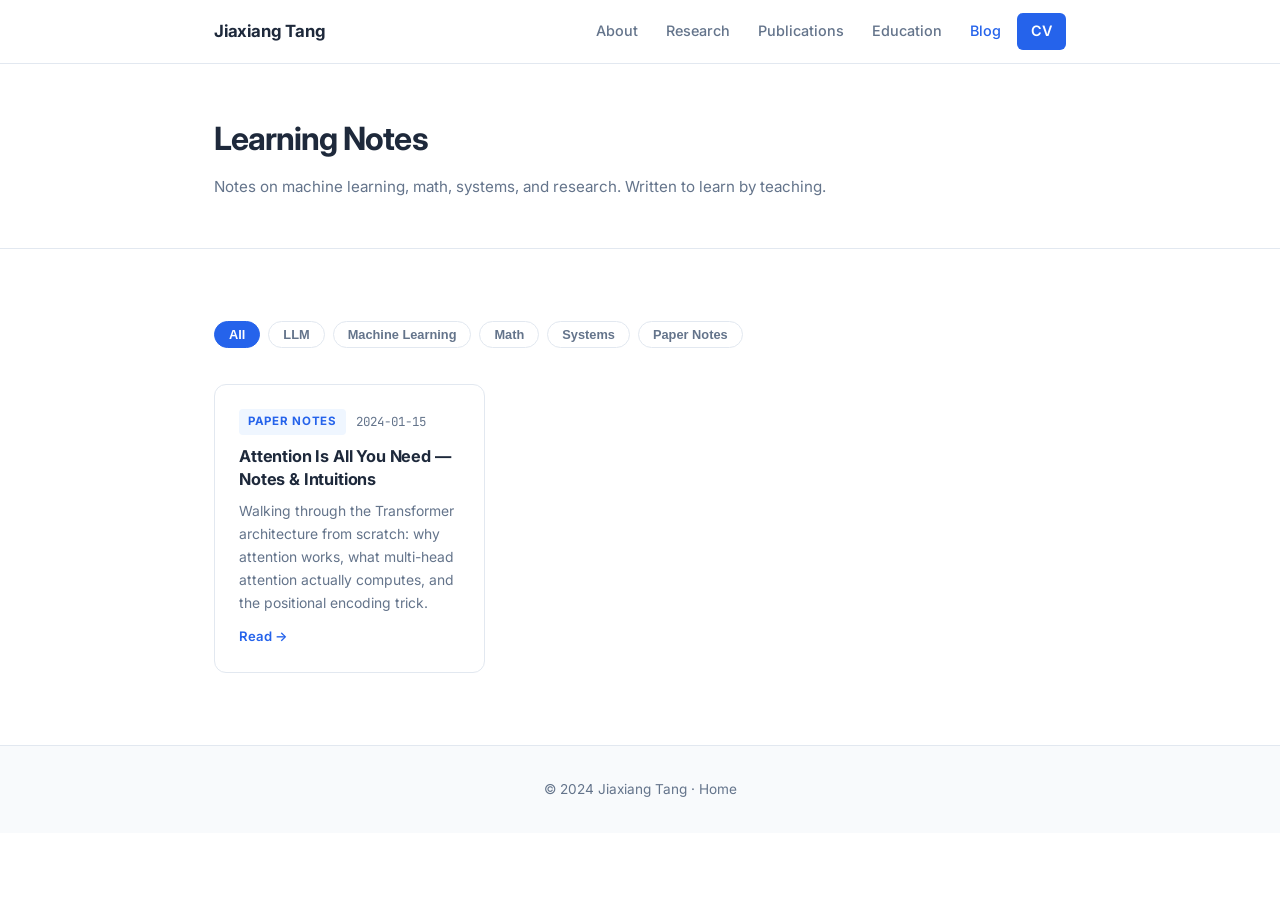
==== blog/index.html @ 27cda193 "web" ====
<!DOCTYPE html>
<html lang="en">
<head>
  <meta charset="UTF-8" />
  <meta name="viewport" content="width=device-width, initial-scale=1.0" />
  <title>Blog · Jiaxiang Tang</title>
  <link rel="shortcut icon" href="../favicon.ico" />
  <link rel="preconnect" href="https://fonts.googleapis.com" />
  <link rel="preconnect" href="https://fonts.gstatic.com" crossorigin />
  <link href="https://fonts.googleapis.com/css2?family=Inter:wght@300;400;500;600;700&family=JetBrains+Mono:wght@400;500&display=swap" rel="stylesheet" />
  <link rel="stylesheet" href="../style.css" />
  <style>
    /* Blog-specific styles */
    .blog-hero {
      padding: calc(var(--nav-height) + 48px) 0 48px;
      border-bottom: 1px solid var(--color-border);
    }
    .blog-hero h1 {
      font-size: 2rem;
      font-weight: 700;
      letter-spacing: -0.03em;
      margin-bottom: 8px;
    }
    .blog-hero p {
      color: var(--color-text-muted);
      font-size: 0.95rem;
    }

    /* Filter tags */
    .filter-row {
      display: flex;
      gap: 8px;
      flex-wrap: wrap;
      margin-bottom: 36px;
    }
    .filter-tag {
      font-size: 0.8rem;
      font-weight: 600;
      padding: 5px 14px;
      border-radius: 20px;
      border: 1px solid var(--color-border);
      color: var(--color-text-muted);
      cursor: pointer;
      transition: background 0.15s, color 0.15s, border-color 0.15s;
      background: var(--color-bg);
    }
    .filter-tag.active,
    .filter-tag:hover {
      background: var(--color-primary);
      color: #fff;
      border-color: var(--color-primary);
    }

    /* Card grid */
    .card-grid {
      display: grid;
      grid-template-columns: repeat(auto-fill, minmax(260px, 1fr));
      gap: 20px;
    }

    .post-card {
      background: var(--color-bg);
      border: 1px solid var(--color-border);
      border-radius: var(--radius);
      padding: 24px;
      transition: box-shadow 0.2s, transform 0.2s;
      display: flex;
      flex-direction: column;
      gap: 10px;
      text-decoration: none;
      color: inherit;
    }
    .post-card:hover {
      box-shadow: var(--shadow-md);
      transform: translateY(-3px);
      border-color: transparent;
    }

    .card-meta {
      display: flex;
      align-items: center;
      gap: 10px;
    }
    .card-category {
      font-size: 0.72rem;
      font-weight: 700;
      text-transform: uppercase;
      letter-spacing: 0.06em;
      padding: 3px 9px;
      border-radius: 4px;
      background: #eff6ff;
      color: var(--color-primary);
    }
    .card-date {
      font-size: 0.78rem;
      color: var(--color-text-muted);
      font-family: var(--font-mono);
    }

    .card-title {
      font-size: 1.02rem;
      font-weight: 700;
      color: var(--color-text);
      line-height: 1.4;
      letter-spacing: -0.01em;
    }

    .card-excerpt {
      font-size: 0.87rem;
      color: var(--color-text-muted);
      line-height: 1.65;
      flex: 1;
    }

    .card-read-more {
      font-size: 0.82rem;
      font-weight: 600;
      color: var(--color-primary);
      display: flex;
      align-items: center;
      gap: 4px;
    }

    .empty-state {
      grid-column: 1/-1;
      text-align: center;
      padding: 64px 24px;
      color: var(--color-text-muted);
    }
    .empty-state h3 { font-size: 1.1rem; margin-bottom: 8px; color: var(--color-text); }
    .empty-state p { font-size: 0.9rem; }

    @media (max-width: 500px) {
      .card-grid { grid-template-columns: 1fr; }
    }
  </style>
</head>
<body>

  <!-- Navigation -->
  <nav class="navbar">
    <div class="nav-inner">
      <a class="nav-brand" href="../index.html">Jiaxiang Tang</a>
      <div class="nav-links">
        <a href="../index.html#about">About</a>
        <a href="../index.html#research">Research</a>
        <a href="../index.html#publications">Publications</a>
        <a href="../index.html#education">Education</a>
        <a href="index.html" style="color: var(--color-primary);">Blog</a>
        <a href="../cv/cv.pdf" target="_blank" class="btn-cv">CV</a>
      </div>
    </div>
  </nav>

  <main>
    <div class="blog-hero">
      <div class="container">
        <h1>Learning Notes</h1>
        <p>Notes on machine learning, math, systems, and research. Written to learn by teaching.</p>
      </div>
    </div>

    <section class="section">
      <div class="container">

        <!-- Filter tags -->
        <div class="filter-row" id="filterRow">
          <button class="filter-tag active" data-tag="all">All</button>
          <button class="filter-tag" data-tag="llm">LLM</button>
          <button class="filter-tag" data-tag="ml">Machine Learning</button>
          <button class="filter-tag" data-tag="math">Math</button>
          <button class="filter-tag" data-tag="systems">Systems</button>
          <button class="filter-tag" data-tag="paper-notes">Paper Notes</button>
        </div>

        <!-- Card grid -->
        <div class="card-grid" id="cardGrid">

          <a class="post-card" href="posts/attention-is-all-you-need.html" data-tags="llm paper-notes">
            <div class="card-meta">
              <span class="card-category">Paper Notes</span>
              <span class="card-date">2024-01-15</span>
            </div>
            <div class="card-title">Attention Is All You Need — Notes & Intuitions</div>
            <div class="card-excerpt">Walking through the Transformer architecture from scratch: why attention works, what multi-head attention actually computes, and the positional encoding trick.</div>
            <div class="card-read-more">Read →</div>
          </a>

          <!-- More posts will appear here as you add them -->

        </div>
      </div>
    </section>
  </main>

  <footer class="footer">
    <div class="container">
      <p>© 2024 Jiaxiang Tang · <a href="../index.html">Home</a></p>
    </div>
  </footer>

  <script>
    // Simple tag filter
    const filterRow = document.getElementById('filterRow');
    const cards = document.querySelectorAll('.post-card');

    filterRow.addEventListener('click', (e) => {
      const btn = e.target.closest('.filter-tag');
      if (!btn) return;

      filterRow.querySelectorAll('.filter-tag').forEach(b => b.classList.remove('active'));
      btn.classList.add('active');

      const tag = btn.dataset.tag;
      cards.forEach(card => {
        const tags = card.dataset.tags || '';
        card.style.display = (tag === 'all' || tags.includes(tag)) ? '' : 'none';
      });
    });
  </script>

</body>
</html>
---- style.css ----
/* ========================================
   Jiaxiang Tang — Personal Website Styles
   ======================================== */

:root {
  --color-primary: #2563eb;
  --color-primary-dark: #1d4ed8;
  --color-accent: #0ea5e9;
  --color-text: #1e293b;
  --color-text-muted: #64748b;
  --color-bg: #ffffff;
  --color-bg-alt: #f8fafc;
  --color-border: #e2e8f0;
  --color-nav-bg: rgba(255, 255, 255, 0.92);
  --font-sans: 'Inter', -apple-system, BlinkMacSystemFont, sans-serif;
  --font-mono: 'JetBrains Mono', monospace;
  --shadow-sm: 0 1px 3px rgba(0,0,0,0.08);
  --shadow-md: 0 4px 16px rgba(0,0,0,0.10);
  --shadow-lg: 0 8px 32px rgba(0,0,0,0.12);
  --radius: 12px;
  --radius-sm: 8px;
  --nav-height: 64px;
  --max-width: 900px;
}

*, *::before, *::after { box-sizing: border-box; margin: 0; padding: 0; }

html { scroll-behavior: smooth; scroll-padding-top: calc(var(--nav-height) + 16px); }

body {
  font-family: var(--font-sans);
  color: var(--color-text);
  background: var(--color-bg);
  line-height: 1.7;
  font-size: 16px;
  -webkit-font-smoothing: antialiased;
}

a { color: var(--color-primary); text-decoration: none; transition: color 0.2s; }
a:hover { color: var(--color-primary-dark); }

img { max-width: 100%; display: block; }

/* ---- Layout ---- */

.container {
  max-width: var(--max-width);
  margin: 0 auto;
  padding: 0 24px;
}

/* ---- Navbar ---- */

.navbar {
  position: fixed;
  top: 0; left: 0; right: 0;
  height: var(--nav-height);
  background: var(--color-nav-bg);
  backdrop-filter: blur(12px);
  -webkit-backdrop-filter: blur(12px);
  border-bottom: 1px solid var(--color-border);
  z-index: 100;
}

.nav-inner {
  max-width: var(--max-width);
  margin: 0 auto;
  padding: 0 24px;
  height: 100%;
  display: flex;
  align-items: center;
  justify-content: space-between;
  gap: 24px;
}

.nav-brand {
  font-weight: 700;
  font-size: 1.05rem;
  color: var(--color-text);
  letter-spacing: -0.01em;
  white-space: nowrap;
}
.nav-brand:hover { color: var(--color-primary); }

.nav-links {
  display: flex;
  align-items: center;
  gap: 4px;
  flex-wrap: wrap;
}

.nav-links a {
  color: var(--color-text-muted);
  font-size: 0.9rem;
  font-weight: 500;
  padding: 6px 12px;
  border-radius: 6px;
  transition: background 0.15s, color 0.15s;
}
.nav-links a:hover { color: var(--color-primary); background: #eff6ff; }

.btn-cv {
  background: var(--color-primary) !important;
  color: #fff !important;
  border-radius: 6px;
  padding: 6px 14px !important;
  font-weight: 600 !important;
}
.btn-cv:hover { background: var(--color-primary-dark) !important; }

/* ---- Hero ---- */

.hero {
  padding: calc(var(--nav-height) + 64px) 0 64px;
}

.hero-inner {
  display: flex;
  gap: 48px;
  align-items: flex-start;
}

.hero-photo {
  flex-shrink: 0;
}

.hero-photo img {
  width: 160px;
  height: 196px;
  object-fit: cover;
  border-radius: var(--radius);
  box-shadow: var(--shadow-md);
}

.hero-text { flex: 1; }

.hero-text h1 {
  font-size: 2rem;
  font-weight: 700;
  letter-spacing: -0.03em;
  line-height: 1.15;
  margin-bottom: 4px;
  color: var(--color-text);
}

.chinese {
  color: var(--color-text-muted);
  font-weight: 400;
  font-size: 0.85em;
}

.hero-title {
  font-size: 1rem;
  font-weight: 600;
  color: var(--color-primary);
  margin-bottom: 2px;
}

.hero-affil {
  font-size: 0.92rem;
  color: var(--color-text-muted);
  margin-bottom: 16px;
}

.hero-bio {
  font-size: 0.95rem;
  color: var(--color-text);
  line-height: 1.75;
  margin-bottom: 20px;
}

.hero-links {
  display: flex;
  gap: 10px;
  flex-wrap: wrap;
}

.link-badge {
  display: inline-flex;
  align-items: center;
  gap: 6px;
  background: var(--color-bg-alt);
  border: 1px solid var(--color-border);
  color: var(--color-text) !important;
  font-size: 0.85rem;
  font-weight: 500;
  padding: 7px 14px;
  border-radius: 8px;
  transition: border-color 0.2s, box-shadow 0.2s, background 0.2s;
}
.link-badge:hover {
  border-color: var(--color-primary);
  background: #eff6ff;
  color: var(--color-primary) !important;
  box-shadow: var(--shadow-sm);
}

/* ---- Sections ---- */

.section {
  padding: 72px 0;
}

.section-alt {
  background: var(--color-bg-alt);
}

.section-title {
  font-size: 1.4rem;
  font-weight: 700;
  letter-spacing: -0.02em;
  margin-bottom: 6px;
  padding-bottom: 12px;
  border-bottom: 2px solid var(--color-border);
  margin-bottom: 32px;
  color: var(--color-text);
}

.subsection-title {
  font-size: 1.05rem;
  font-weight: 600;
  color: var(--color-text);
  margin-top: 40px;
  margin-bottom: 16px;
}

.section-note {
  font-size: 0.88rem;
  color: var(--color-text-muted);
  margin-bottom: 24px;
  margin-top: -16px;
}

/* ---- Research Interest Cards ---- */

.interest-grid {
  display: grid;
  grid-template-columns: repeat(auto-fill, minmax(200px, 1fr));
  gap: 16px;
}

.interest-card {
  background: var(--color-bg);
  border: 1px solid var(--color-border);
  border-radius: var(--radius);
  padding: 24px 20px;
  transition: box-shadow 0.2s, transform 0.2s;
}

.interest-card:hover {
  box-shadow: var(--shadow-md);
  transform: translateY(-2px);
}

.interest-icon {
  font-size: 1.8rem;
  margin-bottom: 12px;
}

.interest-card h3 {
  font-size: 0.95rem;
  font-weight: 600;
  margin-bottom: 8px;
  color: var(--color-text);
}

.interest-card p {
  font-size: 0.85rem;
  color: var(--color-text-muted);
  line-height: 1.6;
}

/* ---- Current Work ---- */

.work-list {
  list-style: none;
  display: flex;
  flex-direction: column;
  gap: 10px;
}

.work-list li {
  padding-left: 20px;
  position: relative;
  font-size: 0.95rem;
  color: var(--color-text);
}

.work-list li::before {
  content: "→";
  position: absolute;
  left: 0;
  color: var(--color-primary);
  font-weight: 600;
}

/* ---- Publications ---- */

.pub-list {
  display: flex;
  flex-direction: column;
  gap: 20px;
}

.pub-item {
  background: var(--color-bg);
  border: 1px solid var(--color-border);
  border-left: 4px solid var(--color-primary);
  border-radius: 0 var(--radius-sm) var(--radius-sm) 0;
  padding: 18px 20px;
  transition: box-shadow 0.2s;
}
.pub-item:hover { box-shadow: var(--shadow-sm); }

.pub-venue {
  font-size: 0.78rem;
  font-weight: 700;
  text-transform: uppercase;
  letter-spacing: 0.06em;
  color: var(--color-primary);
  margin-bottom: 6px;
}

.pub-title {
  font-size: 0.95rem;
  font-weight: 600;
  color: var(--color-text);
  margin-bottom: 4px;
  line-height: 1.5;
}

.pub-authors {
  font-size: 0.85rem;
  color: var(--color-text-muted);
  margin-bottom: 4px;
}

.pub-links {
  display: flex;
  gap: 10px;
  margin-top: 10px;
}

.pub-link {
  font-size: 0.8rem;
  font-weight: 500;
  color: var(--color-primary);
  background: #eff6ff;
  padding: 3px 10px;
  border-radius: 4px;
  transition: background 0.15s;
}
.pub-link:hover { background: #dbeafe; }

/* ---- Education Timeline ---- */

.timeline {
  display: flex;
  flex-direction: column;
  gap: 0;
  border-left: 2px solid var(--color-border);
  margin-left: 8px;
  padding-left: 0;
}

.timeline-item {
  display: flex;
  gap: 20px;
  position: relative;
  padding-bottom: 32px;
}

.timeline-item:last-child { padding-bottom: 0; }

.timeline-dot {
  flex-shrink: 0;
  width: 12px;
  height: 12px;
  background: var(--color-primary);
  border: 2px solid var(--color-bg);
  border-radius: 50%;
  margin-top: 4px;
  margin-left: -7px;
  box-shadow: 0 0 0 2px var(--color-primary);
}

.timeline-body { flex: 1; }

.timeline-period {
  font-size: 0.8rem;
  font-weight: 600;
  color: var(--color-primary);
  font-family: var(--font-mono);
  margin-bottom: 2px;
}

.timeline-degree {
  font-size: 0.98rem;
  font-weight: 600;
  color: var(--color-text);
}

.timeline-school {
  font-size: 0.88rem;
  color: var(--color-text-muted);
}

.award-list {
  list-style: none;
  display: flex;
  flex-direction: column;
  gap: 8px;
}

.award-list li {
  padding-left: 20px;
  position: relative;
  font-size: 0.92rem;
}

.award-list li::before {
  content: "🏆";
  position: absolute;
  left: 0;
  font-size: 0.85rem;
}

/* ---- Footer ---- */

.footer {
  background: var(--color-bg-alt);
  border-top: 1px solid var(--color-border);
  padding: 32px 0;
  text-align: center;
  font-size: 0.85rem;
  color: var(--color-text-muted);
}

.footer a { color: var(--color-text-muted); }
.footer a:hover { color: var(--color-primary); }

/* ---- Responsive ---- */

@media (max-width: 640px) {
  .hero-inner { flex-direction: column; gap: 24px; }
  .hero-photo img { width: 120px; height: 147px; }
  .hero-text h1 { font-size: 1.5rem; }
  .interest-grid { grid-template-columns: 1fr 1fr; }
  .nav-links a { padding: 5px 8px; }
}

@media (max-width: 400px) {
  .interest-grid { grid-template-columns: 1fr; }
}
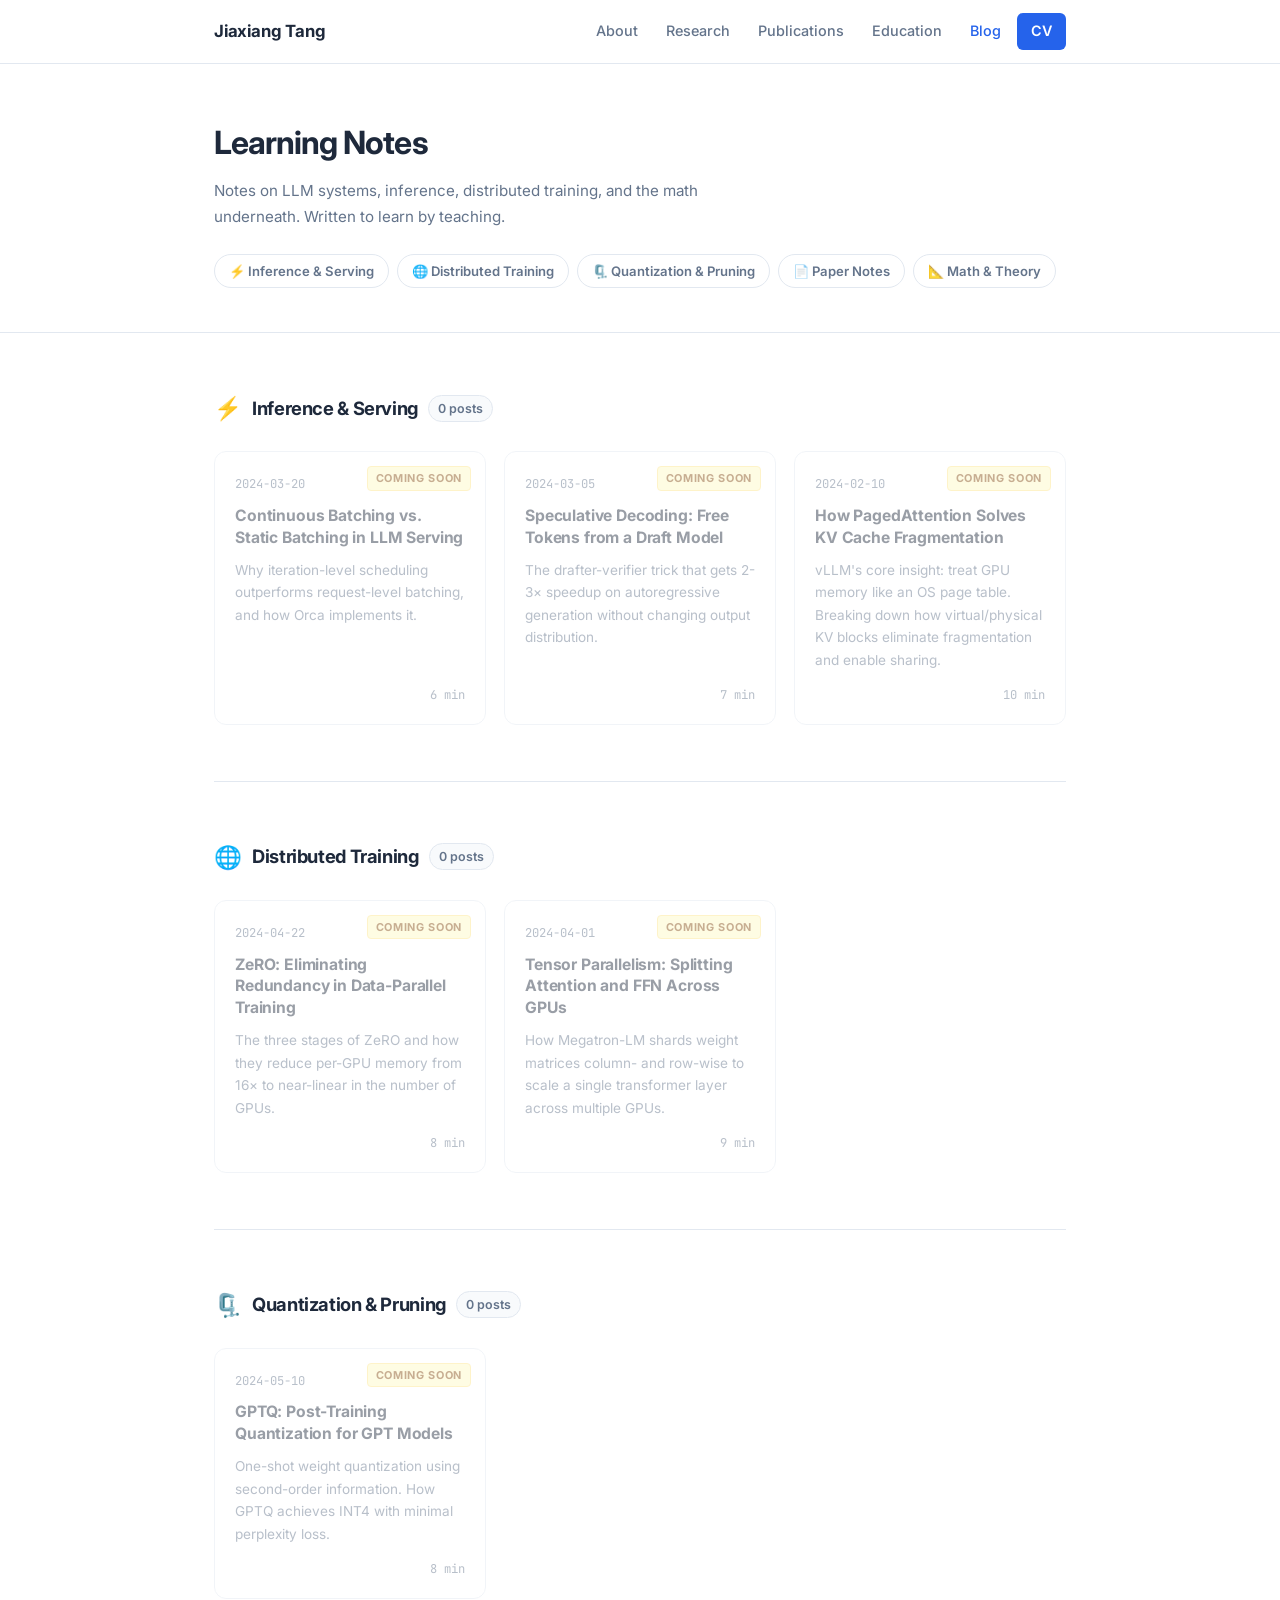
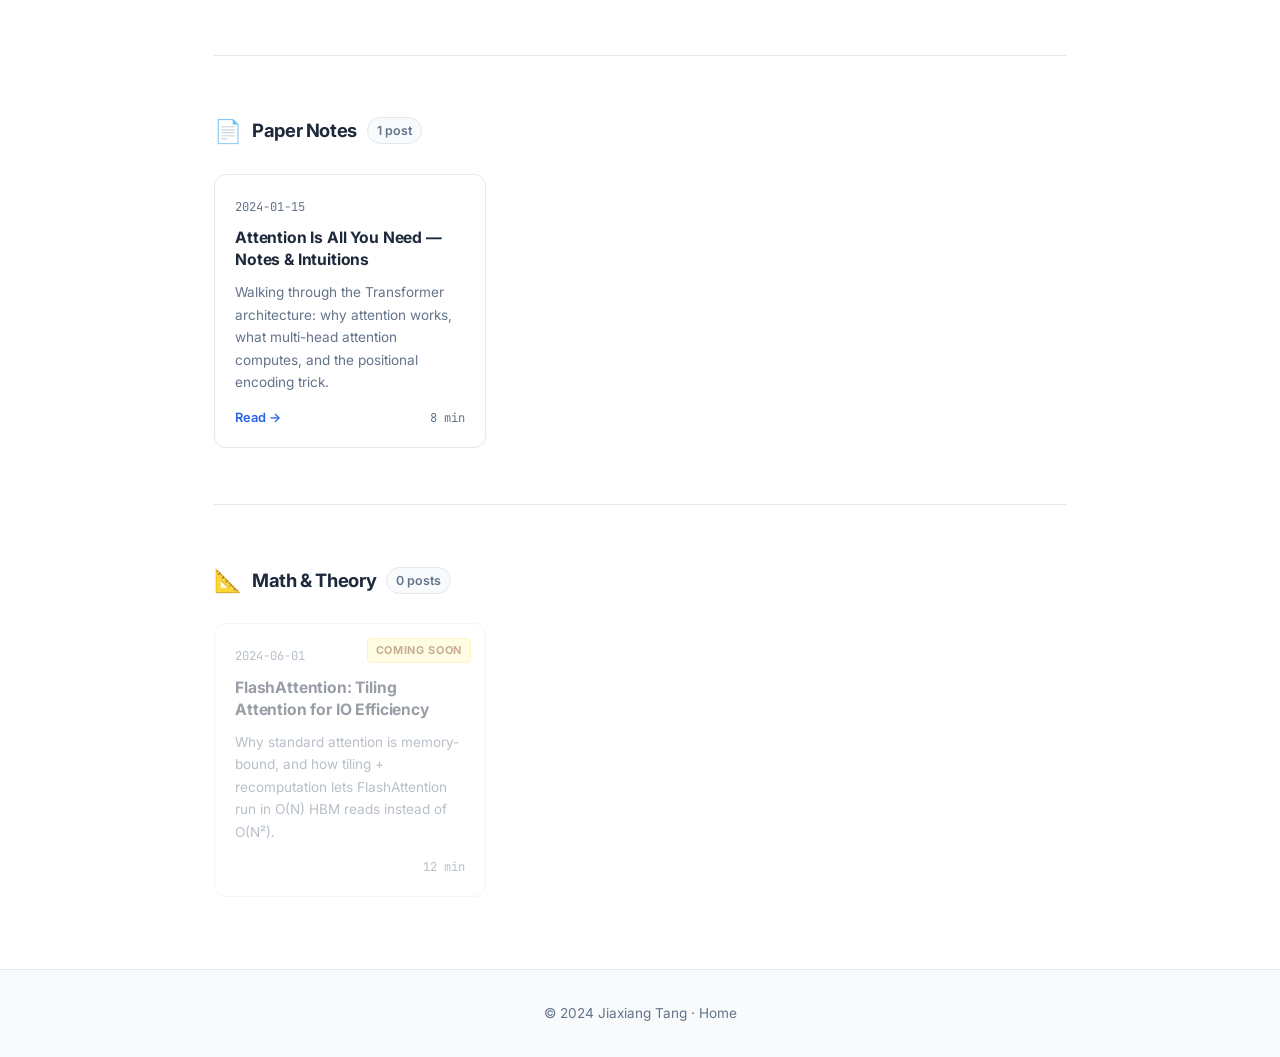
==== commit 3de64b43: "web" ====
--- a/blog/index.html
+++ b/blog/index.html
@@ -10,9 +10,9 @@
   <link href="https://fonts.googleapis.com/css2?family=Inter:wght@300;400;500;600;700&family=JetBrains+Mono:wght@400;500&display=swap" rel="stylesheet" />
   <link rel="stylesheet" href="../style.css" />
   <style>
-    /* Blog-specific styles */
+    /* ── Blog hero ── */
     .blog-hero {
-      padding: calc(var(--nav-height) + 48px) 0 48px;
+      padding: calc(var(--nav-height) + 52px) 0 44px;
       border-bottom: 1px solid var(--color-border);
     }
     .blog-hero h1 {
@@ -24,111 +24,144 @@
     .blog-hero p {
       color: var(--color-text-muted);
       font-size: 0.95rem;
-    }
-
-    /* Filter tags */
-    .filter-row {
+      max-width: 520px;
+    }
+
+    /* ── Category jump links ── */
+    .cat-nav {
       display: flex;
       gap: 8px;
       flex-wrap: wrap;
-      margin-bottom: 36px;
-    }
-    .filter-tag {
-      font-size: 0.8rem;
+      padding: 24px 0 0;
+    }
+    .cat-nav-link {
+      font-size: 0.82rem;
       font-weight: 600;
       padding: 5px 14px;
       border-radius: 20px;
       border: 1px solid var(--color-border);
       color: var(--color-text-muted);
-      cursor: pointer;
+      background: var(--color-bg);
       transition: background 0.15s, color 0.15s, border-color 0.15s;
-      background: var(--color-bg);
-    }
-    .filter-tag.active,
-    .filter-tag:hover {
+      text-decoration: none;
+    }
+    .cat-nav-link:hover {
       background: var(--color-primary);
       color: #fff;
       border-color: var(--color-primary);
     }
 
-    /* Card grid */
+    /* ── Category sections ── */
+    .cat-section {
+      padding: 56px 0 0;
+    }
+    .cat-header {
+      display: flex;
+      align-items: center;
+      gap: 10px;
+      margin-bottom: 24px;
+    }
+    .cat-icon { font-size: 1.4rem; }
+    .cat-title {
+      font-size: 1.15rem;
+      font-weight: 700;
+      letter-spacing: -0.02em;
+      color: var(--color-text);
+    }
+    .cat-count {
+      font-size: 0.78rem;
+      font-weight: 600;
+      color: var(--color-text-muted);
+      background: var(--color-bg-alt);
+      border: 1px solid var(--color-border);
+      padding: 2px 9px;
+      border-radius: 20px;
+    }
+
+    /* ── Card grid ── */
     .card-grid {
       display: grid;
-      grid-template-columns: repeat(auto-fill, minmax(260px, 1fr));
-      gap: 20px;
+      grid-template-columns: repeat(auto-fill, minmax(268px, 1fr));
+      gap: 18px;
     }
 
     .post-card {
       background: var(--color-bg);
       border: 1px solid var(--color-border);
       border-radius: var(--radius);
-      padding: 24px;
-      transition: box-shadow 0.2s, transform 0.2s;
+      padding: 22px 20px 18px;
+      transition: box-shadow 0.2s, transform 0.2s, border-color 0.2s;
       display: flex;
       flex-direction: column;
       gap: 10px;
       text-decoration: none;
       color: inherit;
+      position: relative;
     }
     .post-card:hover {
       box-shadow: var(--shadow-md);
       transform: translateY(-3px);
       border-color: transparent;
     }
-
-    .card-meta {
-      display: flex;
-      align-items: center;
-      gap: 10px;
-    }
-    .card-category {
-      font-size: 0.72rem;
-      font-weight: 700;
-      text-transform: uppercase;
-      letter-spacing: 0.06em;
-      padding: 3px 9px;
-      border-radius: 4px;
-      background: #eff6ff;
-      color: var(--color-primary);
-    }
+    .post-card.draft {
+      opacity: 0.45;
+      pointer-events: none;
+    }
+
     .card-date {
-      font-size: 0.78rem;
+      font-size: 0.76rem;
       color: var(--color-text-muted);
       font-family: var(--font-mono);
     }
-
     .card-title {
-      font-size: 1.02rem;
+      font-size: 0.98rem;
       font-weight: 700;
       color: var(--color-text);
       line-height: 1.4;
       letter-spacing: -0.01em;
     }
-
     .card-excerpt {
-      font-size: 0.87rem;
+      font-size: 0.85rem;
       color: var(--color-text-muted);
       line-height: 1.65;
       flex: 1;
     }
-
-    .card-read-more {
-      font-size: 0.82rem;
+    .card-footer {
+      display: flex;
+      justify-content: space-between;
+      align-items: center;
+      margin-top: 4px;
+    }
+    .card-read {
+      font-size: 0.8rem;
       font-weight: 600;
       color: var(--color-primary);
-      display: flex;
-      align-items: center;
-      gap: 4px;
-    }
-
-    .empty-state {
-      grid-column: 1/-1;
-      text-align: center;
-      padding: 64px 24px;
-      color: var(--color-text-muted);
-    }
-    .empty-state h3 { font-size: 1.1rem; margin-bottom: 8px; color: var(--color-text); }
-    .empty-state p { font-size: 0.9rem; }
+    }
+    .card-time {
+      font-size: 0.76rem;
+      color: var(--color-text-muted);
+      font-family: var(--font-mono);
+    }
+    .draft-badge {
+      position: absolute;
+      top: 14px;
+      right: 14px;
+      font-size: 0.68rem;
+      font-weight: 700;
+      text-transform: uppercase;
+      letter-spacing: 0.06em;
+      background: #fef9c3;
+      color: #854d0e;
+      border: 1px solid #fde68a;
+      padding: 2px 8px;
+      border-radius: 4px;
+    }
+
+    .divider {
+      border: none;
+      border-top: 1px solid var(--color-border);
+      margin-top: 56px;
+    }
 
     @media (max-width: 500px) {
       .card-grid { grid-template-columns: 1fr; }
@@ -152,71 +185,101 @@
     </div>
   </nav>
 
+  <div class="blog-hero">
+    <div class="container">
+      <h1>Learning Notes</h1>
+      <p>Notes on LLM systems, inference, distributed training, and the math underneath. Written to learn by teaching.</p>
+      <nav class="cat-nav" id="catNav"><!-- injected by JS --></nav>
+    </div>
+  </div>
+
   <main>
-    <div class="blog-hero">
-      <div class="container">
-        <h1>Learning Notes</h1>
-        <p>Notes on machine learning, math, systems, and research. Written to learn by teaching.</p>
-      </div>
-    </div>
-
-    <section class="section">
-      <div class="container">
-
-        <!-- Filter tags -->
-        <div class="filter-row" id="filterRow">
-          <button class="filter-tag active" data-tag="all">All</button>
-          <button class="filter-tag" data-tag="llm">LLM</button>
-          <button class="filter-tag" data-tag="ml">Machine Learning</button>
-          <button class="filter-tag" data-tag="math">Math</button>
-          <button class="filter-tag" data-tag="systems">Systems</button>
-          <button class="filter-tag" data-tag="paper-notes">Paper Notes</button>
-        </div>
-
-        <!-- Card grid -->
-        <div class="card-grid" id="cardGrid">
-
-          <a class="post-card" href="posts/attention-is-all-you-need.html" data-tags="llm paper-notes">
-            <div class="card-meta">
-              <span class="card-category">Paper Notes</span>
-              <span class="card-date">2024-01-15</span>
-            </div>
-            <div class="card-title">Attention Is All You Need — Notes & Intuitions</div>
-            <div class="card-excerpt">Walking through the Transformer architecture from scratch: why attention works, what multi-head attention actually computes, and the positional encoding trick.</div>
-            <div class="card-read-more">Read →</div>
-          </a>
-
-          <!-- More posts will appear here as you add them -->
-
-        </div>
-      </div>
-    </section>
+    <div class="container">
+      <div id="blogContent"><!-- injected by JS --></div>
+    </div>
   </main>
 
-  <footer class="footer">
+  <footer class="footer" style="margin-top:72px;">
     <div class="container">
       <p>© 2024 Jiaxiang Tang · <a href="../index.html">Home</a></p>
     </div>
   </footer>
 
+  <!-- Load post data, then render -->
+  <script src="posts.js"></script>
   <script>
-    // Simple tag filter
-    const filterRow = document.getElementById('filterRow');
-    const cards = document.querySelectorAll('.post-card');
-
-    filterRow.addEventListener('click', (e) => {
-      const btn = e.target.closest('.filter-tag');
-      if (!btn) return;
-
-      filterRow.querySelectorAll('.filter-tag').forEach(b => b.classList.remove('active'));
-      btn.classList.add('active');
-
-      const tag = btn.dataset.tag;
-      cards.forEach(card => {
-        const tags = card.dataset.tags || '';
-        card.style.display = (tag === 'all' || tags.includes(tag)) ? '' : 'none';
-      });
-    });
+    (function () {
+      const publishedPosts = POSTS; // include drafts too (show as locked)
+
+      /* group posts by category, keeping CATEGORIES order */
+      const byCategory = {};
+      for (const cat of CATEGORIES) byCategory[cat.key] = [];
+      for (const post of publishedPosts) {
+        if (byCategory[post.category]) byCategory[post.category].push(post);
+      }
+
+      /* build category jump links */
+      const catNav = document.getElementById('catNav');
+      for (const cat of CATEGORIES) {
+        const posts = byCategory[cat.key];
+        if (!posts.length) continue;
+        const a = document.createElement('a');
+        a.className = 'cat-nav-link';
+        a.href = '#cat-' + cat.key;
+        a.textContent = cat.icon + ' ' + cat.label;
+        catNav.appendChild(a);
+      }
+
+      /* build category sections */
+      const container = document.getElementById('blogContent');
+      let first = true;
+      for (const cat of CATEGORIES) {
+        const posts = byCategory[cat.key];
+        if (!posts.length) continue;
+
+        if (!first) container.insertAdjacentHTML('beforeend', '<hr class="divider">');
+        first = false;
+
+        const publishedCount = posts.filter(p => !p.draft).length;
+
+        container.insertAdjacentHTML('beforeend', `
+          <section class="cat-section" id="cat-${cat.key}">
+            <div class="cat-header">
+              <span class="cat-icon">${cat.icon}</span>
+              <span class="cat-title">${cat.label}</span>
+              <span class="cat-count">${publishedCount} post${publishedCount !== 1 ? 's' : ''}</span>
+            </div>
+            <div class="card-grid" id="grid-${cat.key}"></div>
+          </section>
+        `);
+
+        const grid = document.getElementById('grid-' + cat.key);
+
+        /* sort: published first (newest), then drafts */
+        const sorted = [...posts].sort((a, b) => {
+          if (a.draft !== b.draft) return a.draft ? 1 : -1;
+          return new Date(b.date) - new Date(a.date);
+        });
+
+        for (const post of sorted) {
+          const card = document.createElement(post.draft ? 'div' : 'a');
+          card.className = 'post-card' + (post.draft ? ' draft' : '');
+          if (!post.draft) card.href = 'posts/' + post.slug + '.html';
+
+          card.innerHTML = `
+            ${post.draft ? '<span class="draft-badge">Coming soon</span>' : ''}
+            <div class="card-date">${post.date}</div>
+            <div class="card-title">${post.title}</div>
+            <div class="card-excerpt">${post.excerpt}</div>
+            <div class="card-footer">
+              <span class="card-read">${post.draft ? '' : 'Read →'}</span>
+              <span class="card-time">${post.readTime}</span>
+            </div>
+          `;
+          grid.appendChild(card);
+        }
+      }
+    })();
   </script>
 
 </body>
--- a/style.css
+++ b/style.css
@@ -231,6 +231,14 @@
   margin-top: -16px;
 }
 
+.section-subtext {
+  font-size: 0.95rem;
+  color: var(--color-text-muted);
+  margin-top: -20px;
+  margin-bottom: 28px;
+  line-height: 1.65;
+}
+
 /* ---- Research Interest Cards ---- */
 
 .interest-grid {
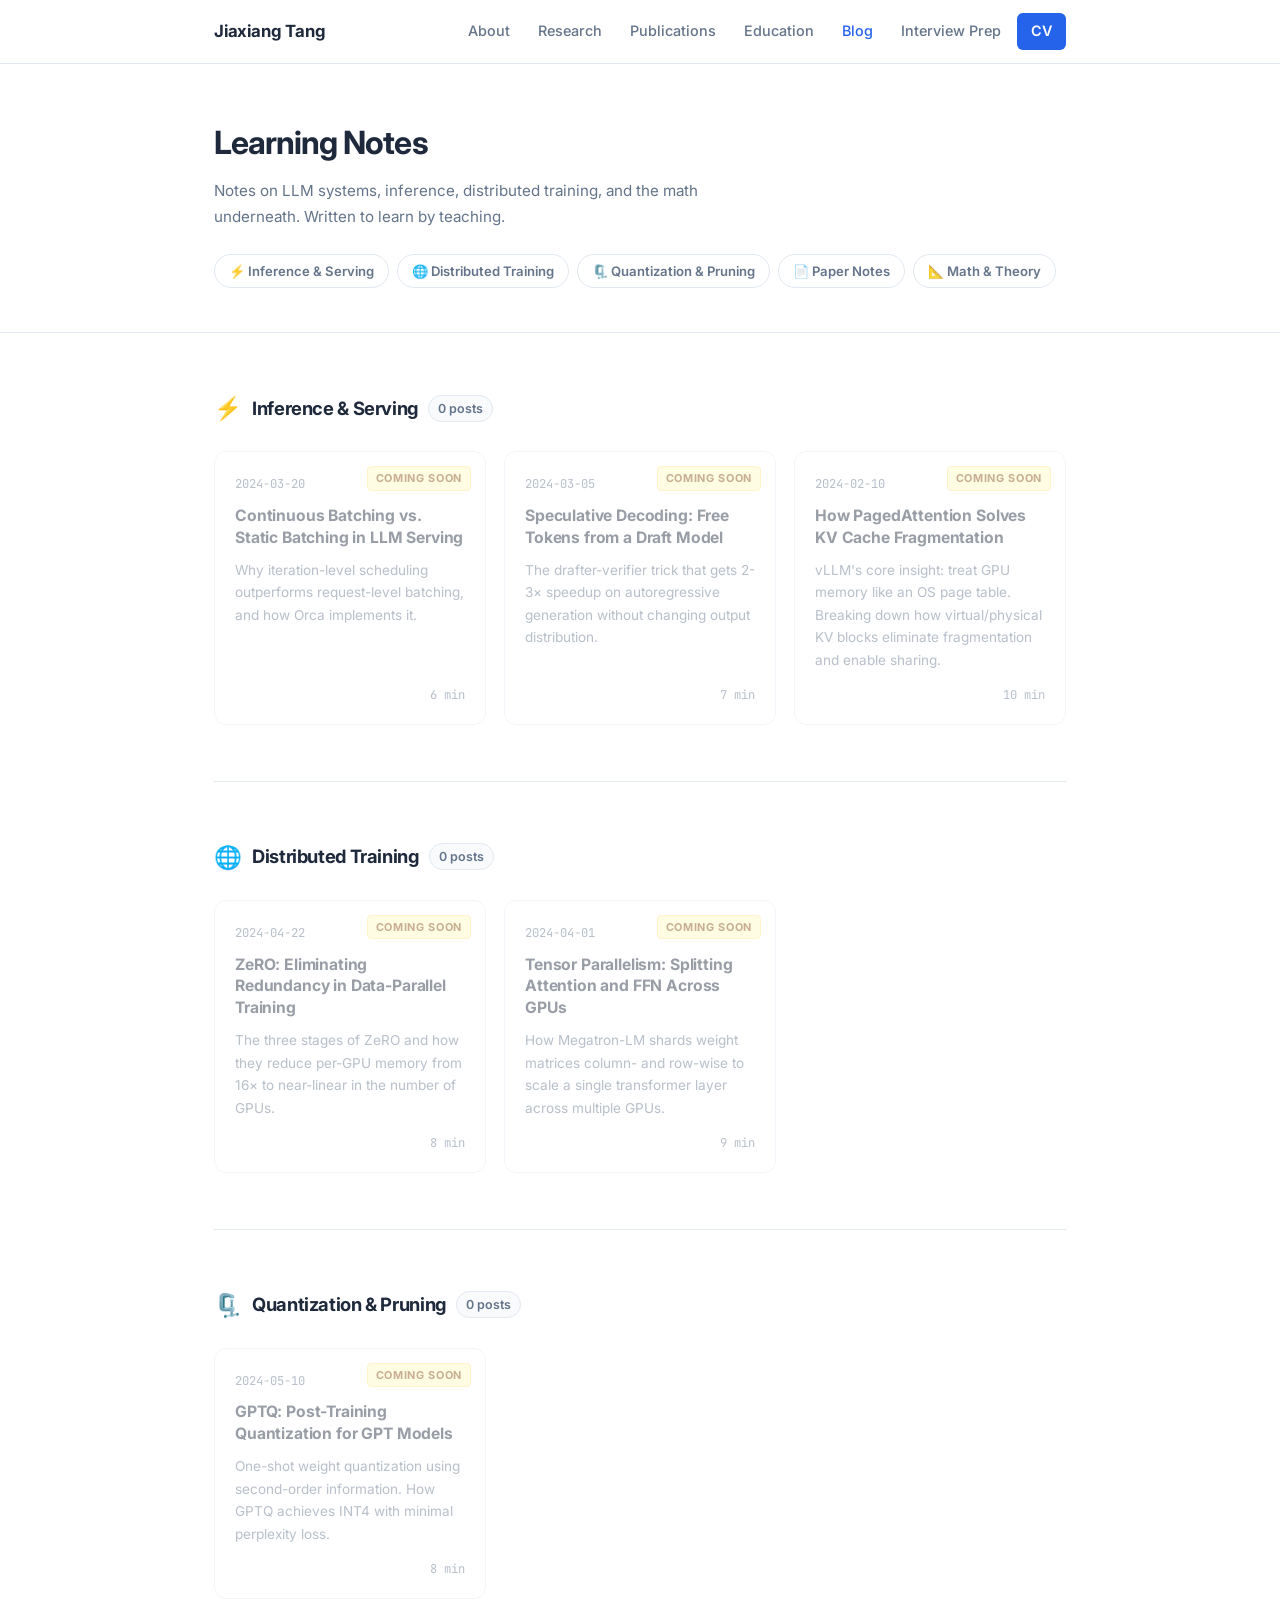
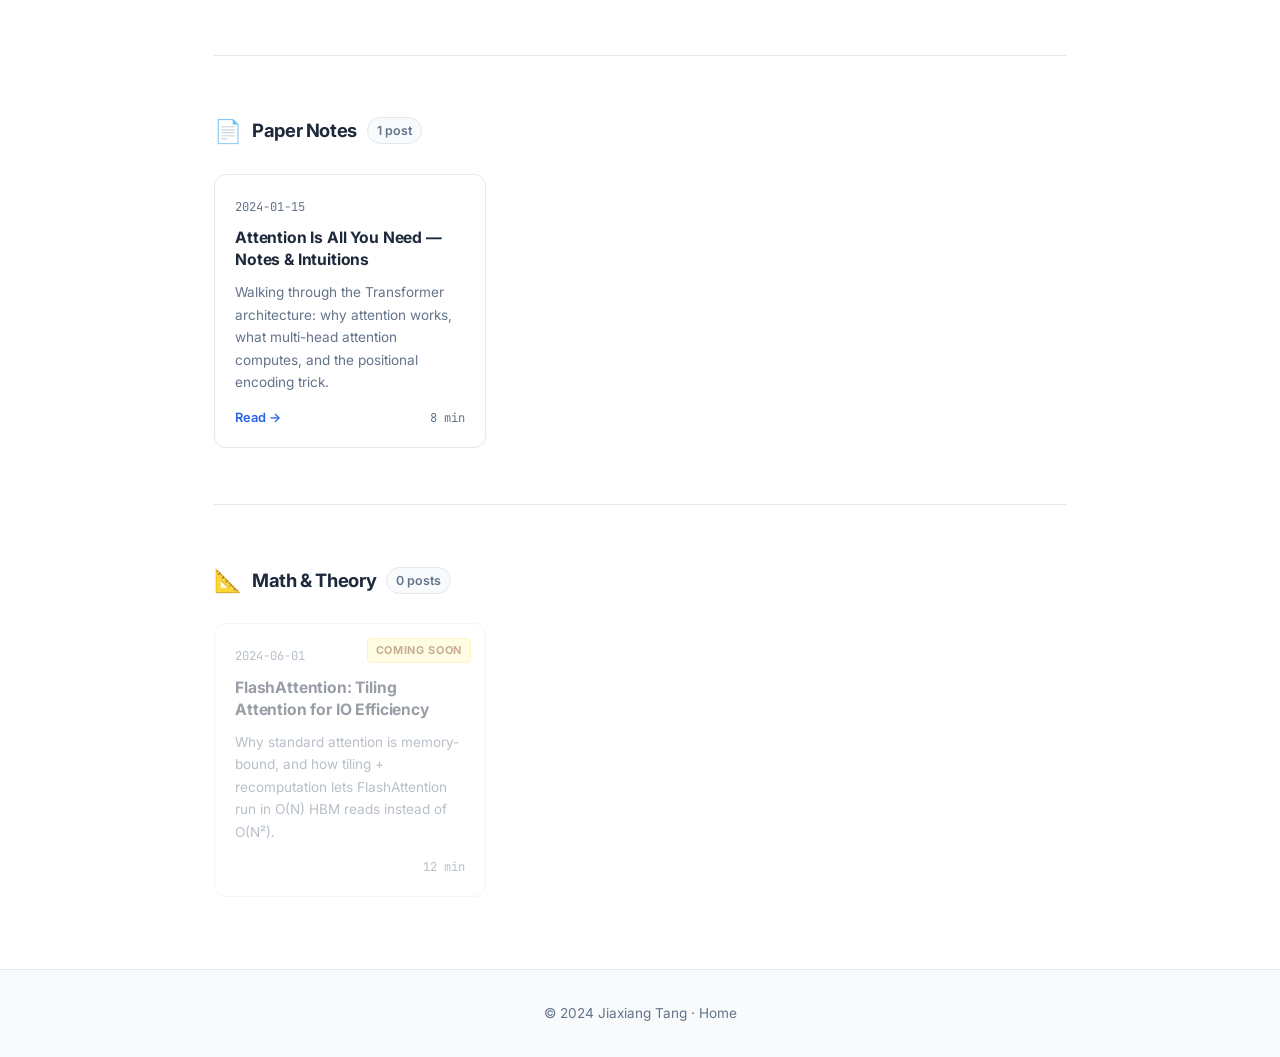
==== commit a8d33524: "plan" ====
--- a/blog/index.html
+++ b/blog/index.html
@@ -180,7 +180,8 @@
         <a href="../index.html#publications">Publications</a>
         <a href="../index.html#education">Education</a>
         <a href="index.html" style="color: var(--color-primary);">Blog</a>
-        <a href="../cv/cv.pdf" target="_blank" class="btn-cv">CV</a>
+        <a href="../interview-prep.html">Interview Prep</a>
+        <a href="../cv/jiaxiang-resume.pdf" target="_blank" class="btn-cv">CV</a>
       </div>
     </div>
   </nav>
--- a/style.css
+++ b/style.css
@@ -95,6 +95,7 @@
   font-weight: 500;
   padding: 6px 12px;
   border-radius: 6px;
+  white-space: nowrap;
   transition: background 0.15s, color 0.15s;
 }
 .nav-links a:hover { color: var(--color-primary); background: #eff6ff; }
@@ -433,6 +434,61 @@
   font-size: 0.85rem;
 }
 
+/* ---- Publication draft variant ---- */
+.pub-item-draft {
+  opacity: 0.65;
+  border-left-color: var(--color-text-muted);
+}
+
+/* ---- Timeline extras ---- */
+.timeline-detail {
+  font-size: 0.82rem;
+  color: var(--color-text-muted);
+  margin-top: 2px;
+  line-height: 1.5;
+}
+.gpa {
+  font-size: 0.78rem;
+  font-weight: 500;
+  color: var(--color-text-muted);
+  font-family: var(--font-mono);
+}
+
+/* ---- Skills grid ---- */
+.skills-grid {
+  display: grid;
+  grid-template-columns: repeat(auto-fill, minmax(220px, 1fr));
+  gap: 16px;
+}
+.skill-group {
+  background: var(--color-bg);
+  border: 1px solid var(--color-border);
+  border-radius: var(--radius-sm);
+  padding: 14px 16px;
+}
+.skill-label {
+  font-size: 0.75rem;
+  font-weight: 700;
+  text-transform: uppercase;
+  letter-spacing: 0.06em;
+  color: var(--color-primary);
+  margin-bottom: 10px;
+}
+.skill-tags {
+  display: flex;
+  flex-wrap: wrap;
+  gap: 6px;
+}
+.skill-tags span {
+  font-size: 0.8rem;
+  background: var(--color-bg-alt);
+  border: 1px solid var(--color-border);
+  border-radius: 4px;
+  padding: 3px 9px;
+  color: var(--color-text);
+  font-family: var(--font-mono);
+}
+
 /* ---- Footer ---- */
 
 .footer {
@@ -447,14 +503,381 @@
 .footer a { color: var(--color-text-muted); }
 .footer a:hover { color: var(--color-primary); }
 
+/* ---- Interview prep tracker ---- */
+
+.prep-page {
+  background: var(--color-bg);
+}
+
+.prep-hero {
+  padding: calc(var(--nav-height) + 56px) 0 56px;
+  border-bottom: 1px solid var(--color-border);
+}
+
+.prep-hero-grid {
+  display: grid;
+  grid-template-columns: minmax(0, 1fr) 280px;
+  gap: 32px;
+  align-items: stretch;
+}
+
+.prep-kicker {
+  font-size: 0.78rem;
+  font-weight: 700;
+  text-transform: uppercase;
+  letter-spacing: 0.08em;
+  color: var(--color-primary);
+  margin-bottom: 10px;
+}
+
+.prep-hero h1 {
+  font-size: 2.1rem;
+  font-weight: 700;
+  letter-spacing: -0.03em;
+  line-height: 1.18;
+  margin-bottom: 14px;
+}
+
+.prep-lede {
+  max-width: 660px;
+  color: var(--color-text-muted);
+  line-height: 1.75;
+  font-size: 0.98rem;
+}
+
+.prep-actions {
+  display: flex;
+  gap: 10px;
+  flex-wrap: wrap;
+  margin-top: 24px;
+}
+
+.prep-button {
+  display: inline-flex;
+  align-items: center;
+  justify-content: center;
+  min-height: 38px;
+  padding: 8px 16px;
+  border-radius: 7px;
+  background: var(--color-primary);
+  color: #fff !important;
+  font-size: 0.86rem;
+  font-weight: 700;
+  border: 1px solid var(--color-primary);
+}
+
+.prep-button:hover {
+  background: var(--color-primary-dark);
+  border-color: var(--color-primary-dark);
+}
+
+.prep-button-secondary {
+  background: var(--color-bg);
+  color: var(--color-primary) !important;
+}
+
+.prep-button-secondary:hover {
+  background: #eff6ff;
+  color: var(--color-primary-dark) !important;
+}
+
+.prep-summary {
+  border: 1px solid var(--color-border);
+  border-radius: var(--radius-sm);
+  padding: 20px;
+  background: var(--color-bg-alt);
+  box-shadow: var(--shadow-sm);
+}
+
+.prep-summary-row {
+  display: flex;
+  align-items: center;
+  justify-content: space-between;
+  gap: 16px;
+  font-size: 0.85rem;
+  font-weight: 600;
+  color: var(--color-text-muted);
+  margin-bottom: 12px;
+}
+
+.prep-summary-row strong {
+  color: var(--color-text);
+  font-family: var(--font-mono);
+}
+
+.prep-meter {
+  height: 9px;
+  border-radius: 999px;
+  background: #e2e8f0;
+  overflow: hidden;
+}
+
+.prep-meter span {
+  display: block;
+  width: 0;
+  height: 100%;
+  background: linear-gradient(90deg, var(--color-primary), #059669);
+  transition: width 0.2s ease;
+}
+
+.prep-stats {
+  display: grid;
+  grid-template-columns: repeat(3, 1fr);
+  gap: 8px;
+  margin-top: 18px;
+}
+
+.prep-stats div {
+  border: 1px solid var(--color-border);
+  border-radius: 7px;
+  background: var(--color-bg);
+  padding: 10px 8px;
+}
+
+.prep-stats strong,
+.prep-stats span {
+  display: block;
+  text-align: center;
+}
+
+.prep-stats strong {
+  font-family: var(--font-mono);
+  font-size: 1rem;
+  color: var(--color-text);
+}
+
+.prep-stats span {
+  font-size: 0.72rem;
+  color: var(--color-text-muted);
+}
+
+.prep-reset {
+  width: 100%;
+  margin-top: 16px;
+  border: 1px solid var(--color-border);
+  border-radius: 7px;
+  background: var(--color-bg);
+  color: var(--color-text-muted);
+  font: inherit;
+  font-size: 0.82rem;
+  font-weight: 600;
+  padding: 8px 12px;
+  cursor: pointer;
+}
+
+.prep-reset:hover {
+  border-color: #f59e0b;
+  color: #92400e;
+  background: #fffbeb;
+}
+
+.prep-section {
+  padding: 56px 0;
+}
+
+.prep-section-alt {
+  background: var(--color-bg-alt);
+}
+
+.prep-week-nav {
+  display: flex;
+  flex-wrap: wrap;
+  gap: 8px;
+  margin-top: -14px;
+  margin-bottom: 24px;
+}
+
+.prep-week-nav a {
+  border: 1px solid var(--color-border);
+  border-radius: 999px;
+  background: var(--color-bg);
+  color: var(--color-text-muted);
+  font-size: 0.82rem;
+  font-weight: 700;
+  padding: 5px 13px;
+}
+
+.prep-week-nav a:hover {
+  border-color: var(--color-primary);
+  background: #eff6ff;
+  color: var(--color-primary);
+}
+
+.prep-principles {
+  display: grid;
+  grid-template-columns: repeat(3, minmax(0, 1fr));
+  gap: 16px;
+}
+
+.prep-principles div,
+.prep-routine-card {
+  border: 1px solid var(--color-border);
+  border-radius: var(--radius-sm);
+  background: var(--color-bg);
+  padding: 18px;
+}
+
+.prep-principles h3,
+.prep-routine-card h3 {
+  font-size: 0.94rem;
+  font-weight: 700;
+  margin-bottom: 8px;
+  color: var(--color-text);
+}
+
+.prep-principles p {
+  font-size: 0.85rem;
+  color: var(--color-text-muted);
+  line-height: 1.65;
+}
+
+.prep-week {
+  border: 1px solid var(--color-border);
+  border-left: 4px solid var(--color-primary);
+  border-radius: 0 var(--radius-sm) var(--radius-sm) 0;
+  background: var(--color-bg);
+  padding: 24px;
+  margin-bottom: 20px;
+  box-shadow: var(--shadow-sm);
+}
+
+.prep-week.is-complete {
+  border-left-color: #059669;
+}
+
+.prep-week-header {
+  display: flex;
+  justify-content: space-between;
+  gap: 16px;
+  align-items: flex-start;
+  margin-bottom: 10px;
+}
+
+.prep-week-label {
+  font-family: var(--font-mono);
+  font-size: 0.76rem;
+  color: var(--color-primary);
+  font-weight: 700;
+  text-transform: uppercase;
+  letter-spacing: 0.06em;
+  margin-bottom: 4px;
+}
+
+.prep-week h3 {
+  font-size: 1.08rem;
+  line-height: 1.35;
+  letter-spacing: -0.01em;
+}
+
+.prep-week-progress {
+  flex-shrink: 0;
+  border: 1px solid var(--color-border);
+  border-radius: 999px;
+  background: var(--color-bg-alt);
+  color: var(--color-text-muted);
+  font-size: 0.76rem;
+  font-weight: 700;
+  font-family: var(--font-mono);
+  padding: 4px 10px;
+}
+
+.prep-week-goal {
+  color: var(--color-text-muted);
+  font-size: 0.88rem;
+  line-height: 1.6;
+  margin-bottom: 18px;
+}
+
+.prep-columns {
+  display: grid;
+  grid-template-columns: repeat(2, minmax(0, 1fr));
+  gap: 22px;
+}
+
+.prep-columns h4 {
+  color: var(--color-text);
+  font-size: 0.82rem;
+  font-weight: 800;
+  text-transform: uppercase;
+  letter-spacing: 0.06em;
+  margin-bottom: 10px;
+}
+
+.prep-task-list {
+  list-style: none;
+  display: flex;
+  flex-direction: column;
+  gap: 9px;
+}
+
+.prep-task-list li {
+  color: var(--color-text);
+  font-size: 0.88rem;
+  line-height: 1.55;
+}
+
+.prep-task-list label {
+  display: grid;
+  grid-template-columns: 18px minmax(0, 1fr);
+  gap: 9px;
+  align-items: start;
+  cursor: pointer;
+}
+
+.prep-task-list input[type="checkbox"] {
+  width: 16px;
+  height: 16px;
+  margin-top: 4px;
+  accent-color: var(--color-primary);
+}
+
+.prep-task-list label:has(input:checked) {
+  color: var(--color-text-muted);
+  text-decoration: line-through;
+  text-decoration-thickness: 1px;
+}
+
+.prep-routine-grid {
+  display: grid;
+  grid-template-columns: repeat(3, minmax(0, 1fr));
+  gap: 16px;
+}
+
 /* ---- Responsive ---- */
 
 @media (max-width: 640px) {
+  :root { --nav-height: 112px; }
+  .nav-inner {
+    flex-direction: column;
+    align-items: flex-start;
+    justify-content: center;
+    gap: 8px;
+    padding-top: 10px;
+    padding-bottom: 10px;
+  }
+  .nav-links {
+    width: 100%;
+    flex-wrap: nowrap;
+    overflow-x: auto;
+    padding-bottom: 3px;
+    scrollbar-width: none;
+  }
+  .nav-links::-webkit-scrollbar { display: none; }
   .hero-inner { flex-direction: column; gap: 24px; }
   .hero-photo img { width: 120px; height: 147px; }
   .hero-text h1 { font-size: 1.5rem; }
   .interest-grid { grid-template-columns: 1fr 1fr; }
   .nav-links a { padding: 5px 8px; }
+  .nav-links a { flex: 0 0 auto; }
+  .prep-hero-grid,
+  .prep-principles,
+  .prep-columns,
+  .prep-routine-grid {
+    grid-template-columns: 1fr;
+  }
+  .prep-hero h1 { font-size: 1.55rem; }
+  .prep-week { padding: 20px; }
+  .prep-week-header { flex-direction: column; }
 }
 
 @media (max-width: 400px) {
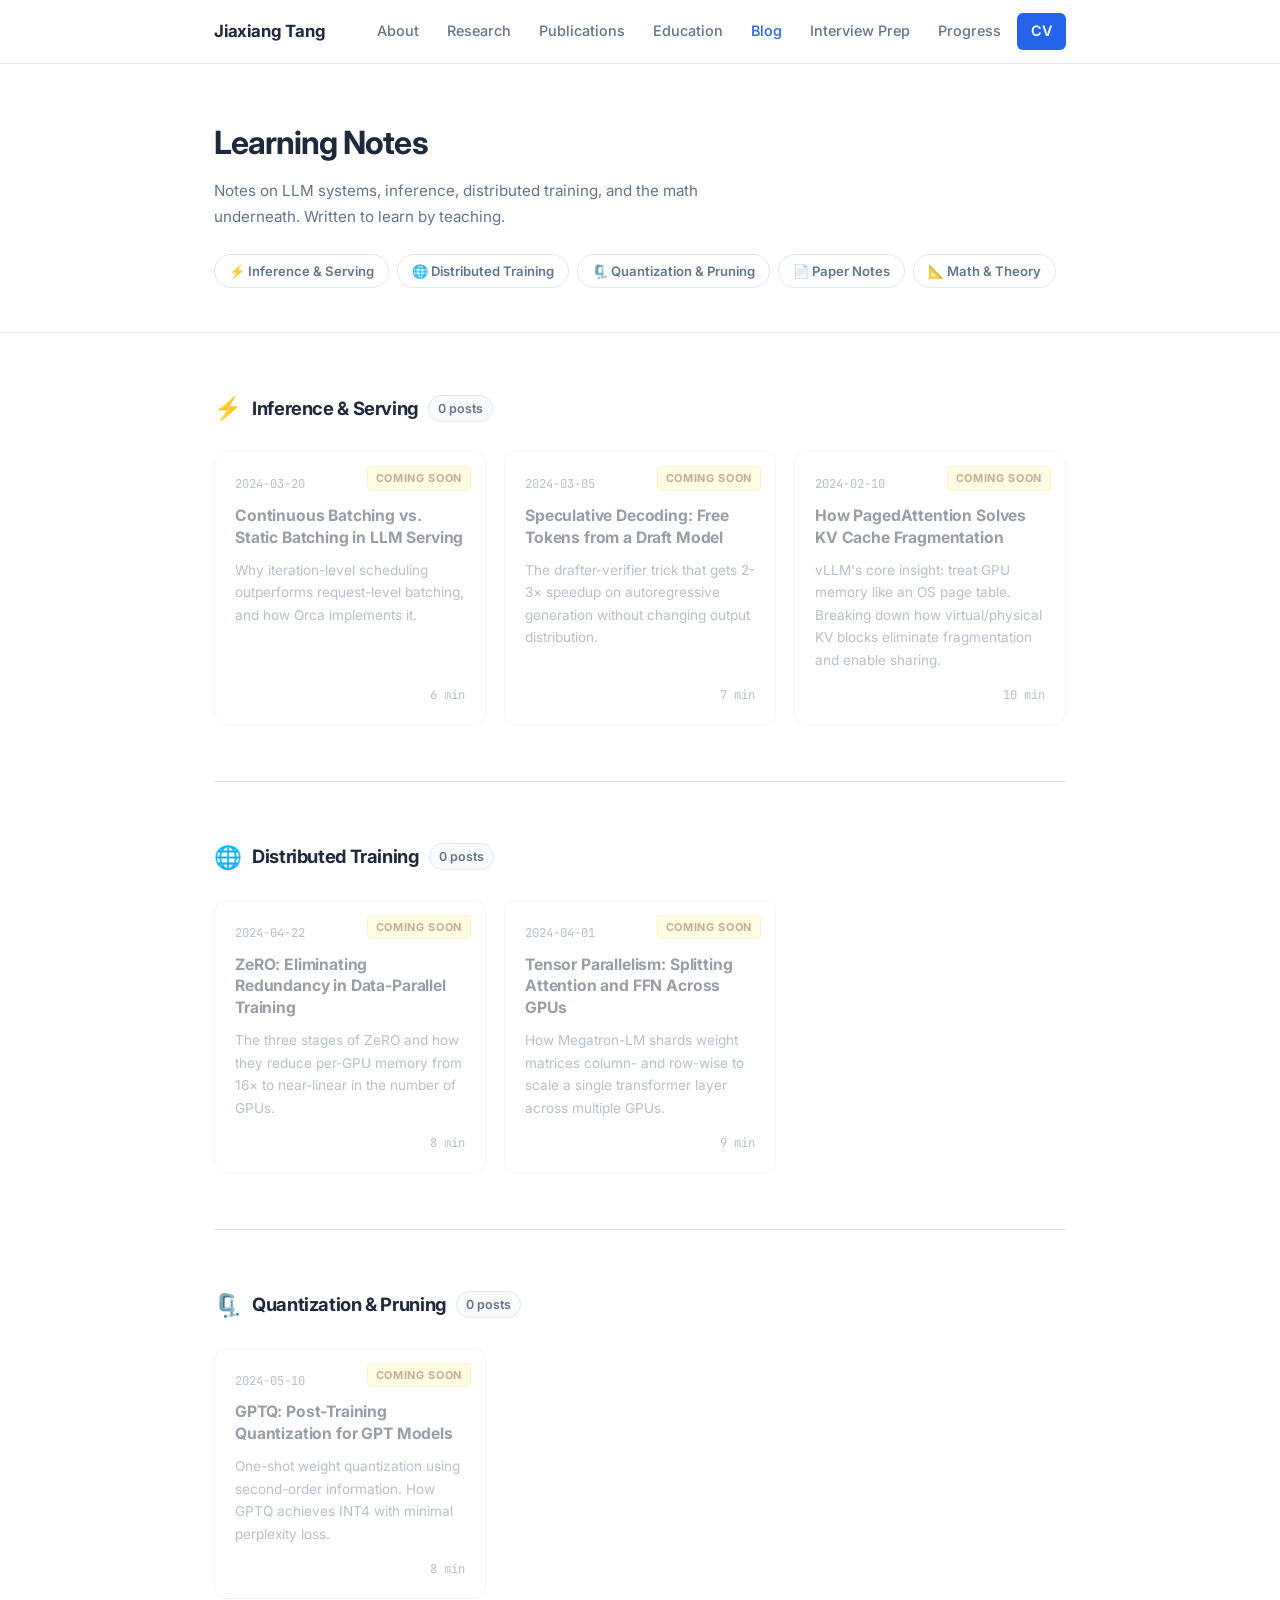
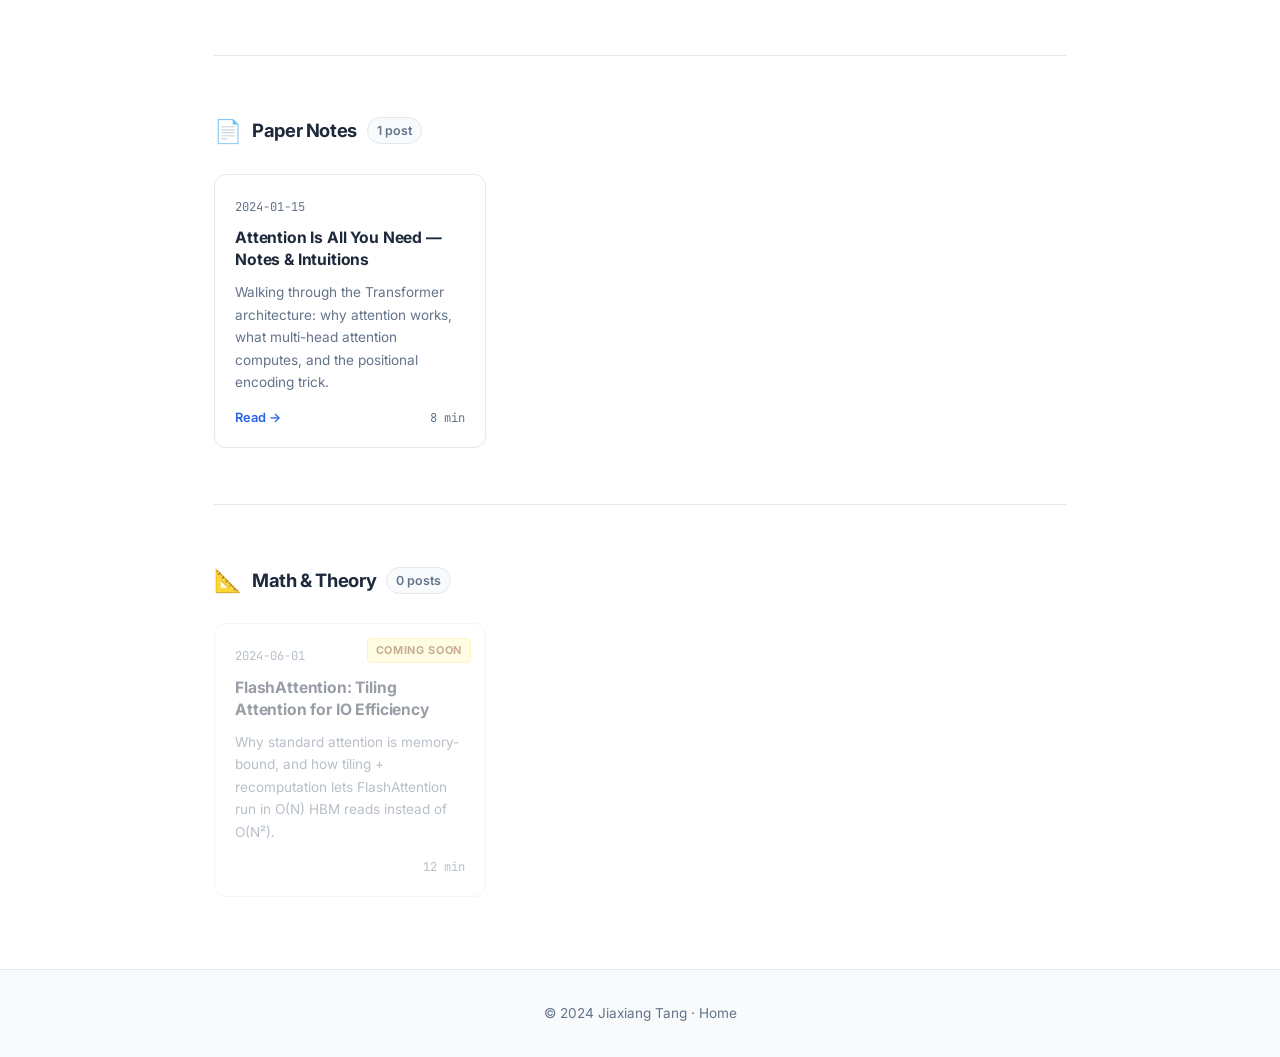
==== commit dbcd7902: "Add interview-prep progress dashboard New progress.html visualizes preparation progress only (no pla" ====
--- a/blog/index.html
+++ b/blog/index.html
@@ -181,6 +181,7 @@
         <a href="../index.html#education">Education</a>
         <a href="index.html" style="color: var(--color-primary);">Blog</a>
         <a href="../interview-prep.html">Interview Prep</a>
+        <a href="../progress.html">Progress</a>
         <a href="../cv/jiaxiang-resume.pdf" target="_blank" class="btn-cv">CV</a>
       </div>
     </div>
--- a/style.css
+++ b/style.css
@@ -196,6 +196,18 @@
   box-shadow: var(--shadow-sm);
 }
 
+.link-badge-primary {
+  background: var(--color-primary);
+  border-color: var(--color-primary);
+  color: #fff !important;
+}
+
+.link-badge-primary:hover {
+  background: var(--color-primary-dark);
+  border-color: var(--color-primary-dark);
+  color: #fff !important;
+}
+
 /* ---- Sections ---- */
 
 .section {
@@ -238,6 +250,62 @@
   margin-top: -20px;
   margin-bottom: 28px;
   line-height: 1.65;
+}
+
+/* ---- Home tracker callout ---- */
+
+.home-tracker-callout {
+  display: flex;
+  align-items: center;
+  justify-content: space-between;
+  gap: 28px;
+  border: 1px solid var(--color-border);
+  border-left: 4px solid var(--color-primary);
+  border-radius: 0 var(--radius-sm) var(--radius-sm) 0;
+  background: var(--color-bg);
+  padding: 24px 26px;
+  box-shadow: var(--shadow-sm);
+}
+
+.home-tracker-label {
+  font-size: 0.76rem;
+  font-weight: 700;
+  text-transform: uppercase;
+  letter-spacing: 0.08em;
+  color: var(--color-primary);
+  margin-bottom: 6px;
+}
+
+.home-tracker-callout h2 {
+  font-size: 1.24rem;
+  line-height: 1.35;
+  letter-spacing: -0.02em;
+  margin-bottom: 8px;
+}
+
+.home-tracker-callout p {
+  max-width: 650px;
+  font-size: 0.92rem;
+  color: var(--color-text-muted);
+  line-height: 1.65;
+}
+
+.home-tracker-button {
+  flex: 0 0 auto;
+  display: inline-flex;
+  align-items: center;
+  justify-content: center;
+  min-height: 38px;
+  padding: 8px 16px;
+  border-radius: 7px;
+  background: var(--color-primary);
+  color: #fff !important;
+  font-size: 0.86rem;
+  font-weight: 700;
+}
+
+.home-tracker-button:hover {
+  background: var(--color-primary-dark);
 }
 
 /* ---- Research Interest Cards ---- */
@@ -869,6 +937,12 @@
   .interest-grid { grid-template-columns: 1fr 1fr; }
   .nav-links a { padding: 5px 8px; }
   .nav-links a { flex: 0 0 auto; }
+  .home-tracker-callout {
+    flex-direction: column;
+    align-items: flex-start;
+    padding: 20px;
+  }
+  .home-tracker-button { width: 100%; }
   .prep-hero-grid,
   .prep-principles,
   .prep-columns,
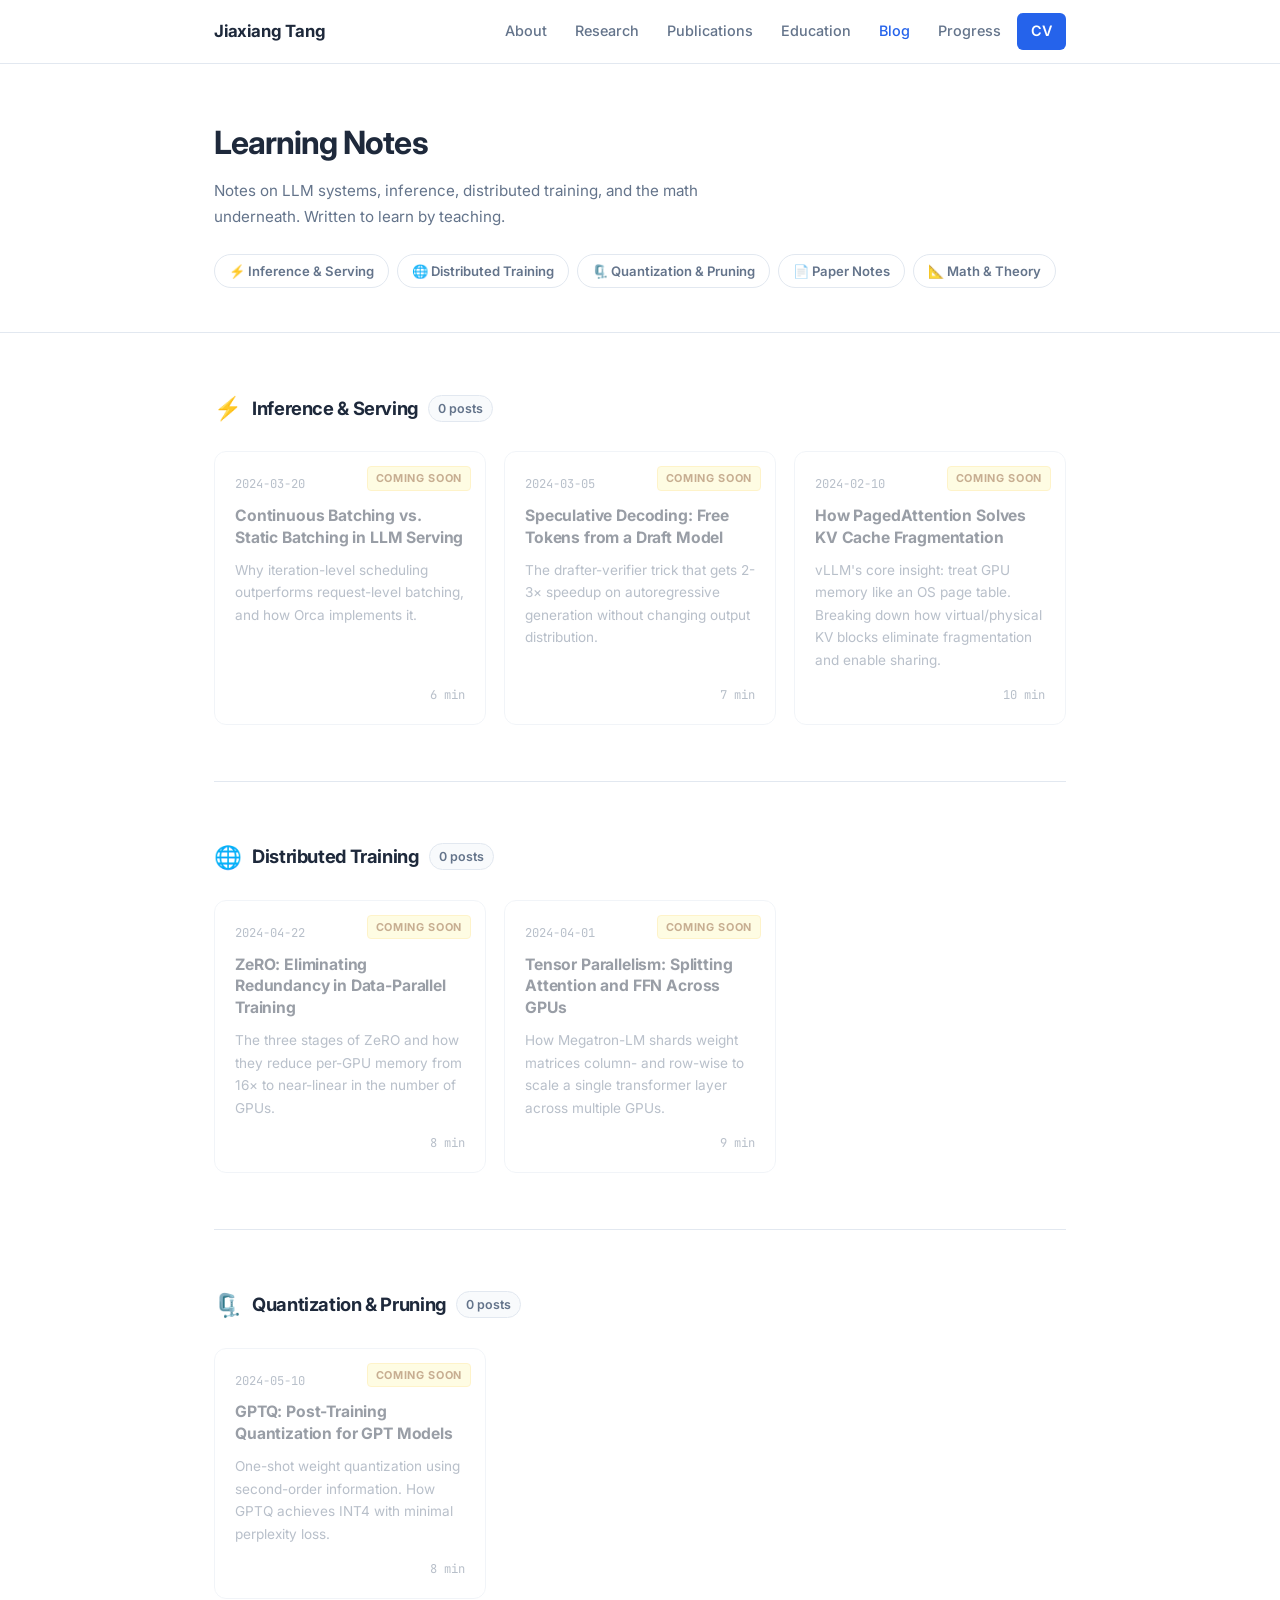
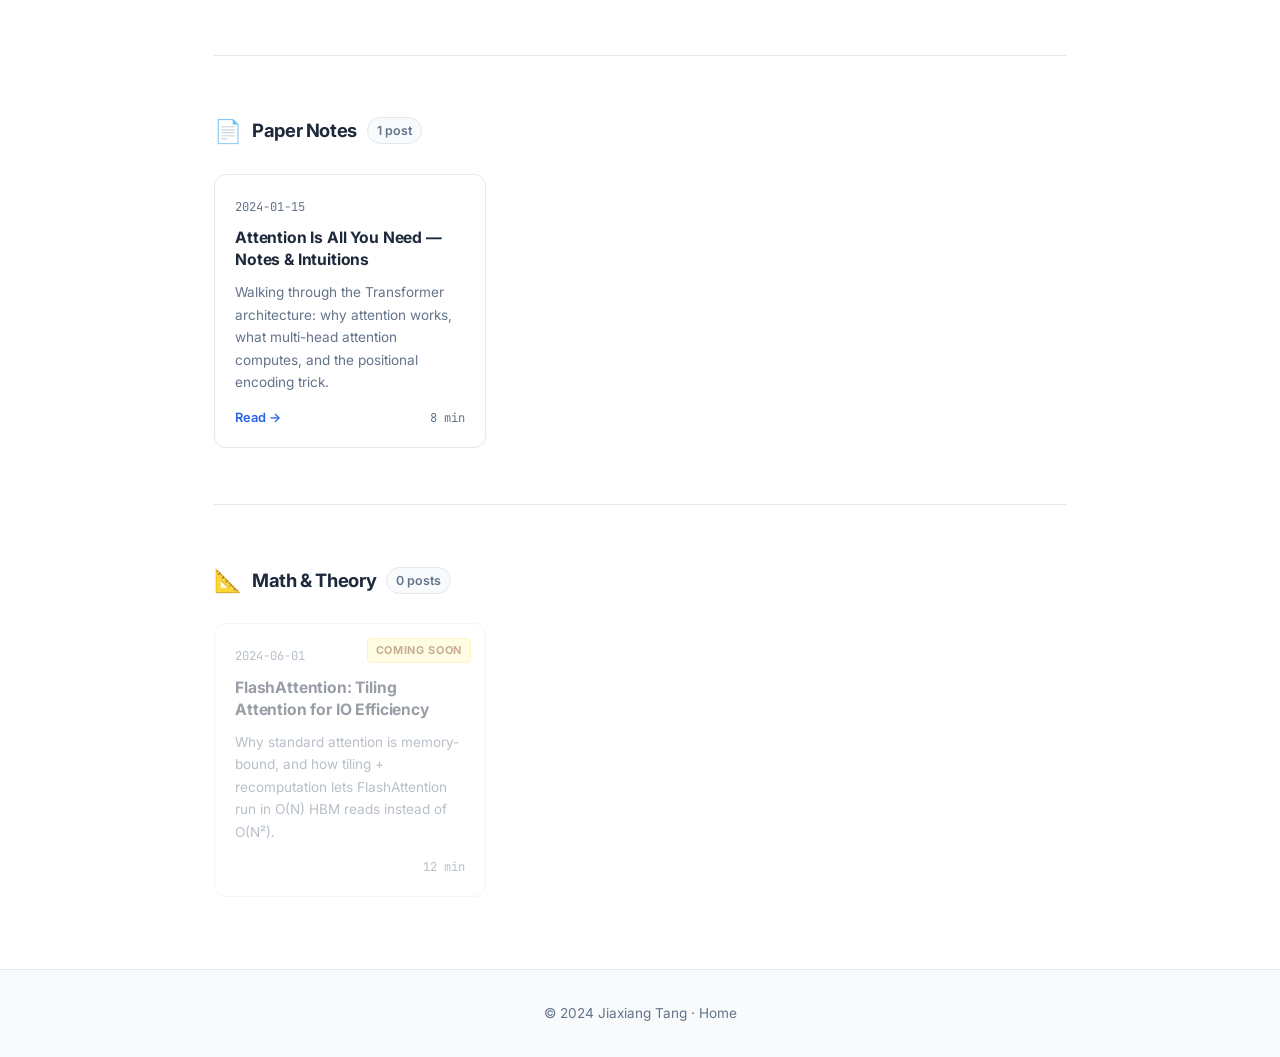
==== commit 8f90ec59: "Hide the interview-prep page Remove every link to interview-prep.html (home nav + hero badge, blog n" ====
--- a/blog/index.html
+++ b/blog/index.html
@@ -180,7 +180,6 @@
         <a href="../index.html#publications">Publications</a>
         <a href="../index.html#education">Education</a>
         <a href="index.html" style="color: var(--color-primary);">Blog</a>
-        <a href="../interview-prep.html">Interview Prep</a>
         <a href="../progress.html">Progress</a>
         <a href="../cv/jiaxiang-resume.pdf" target="_blank" class="btn-cv">CV</a>
       </div>
